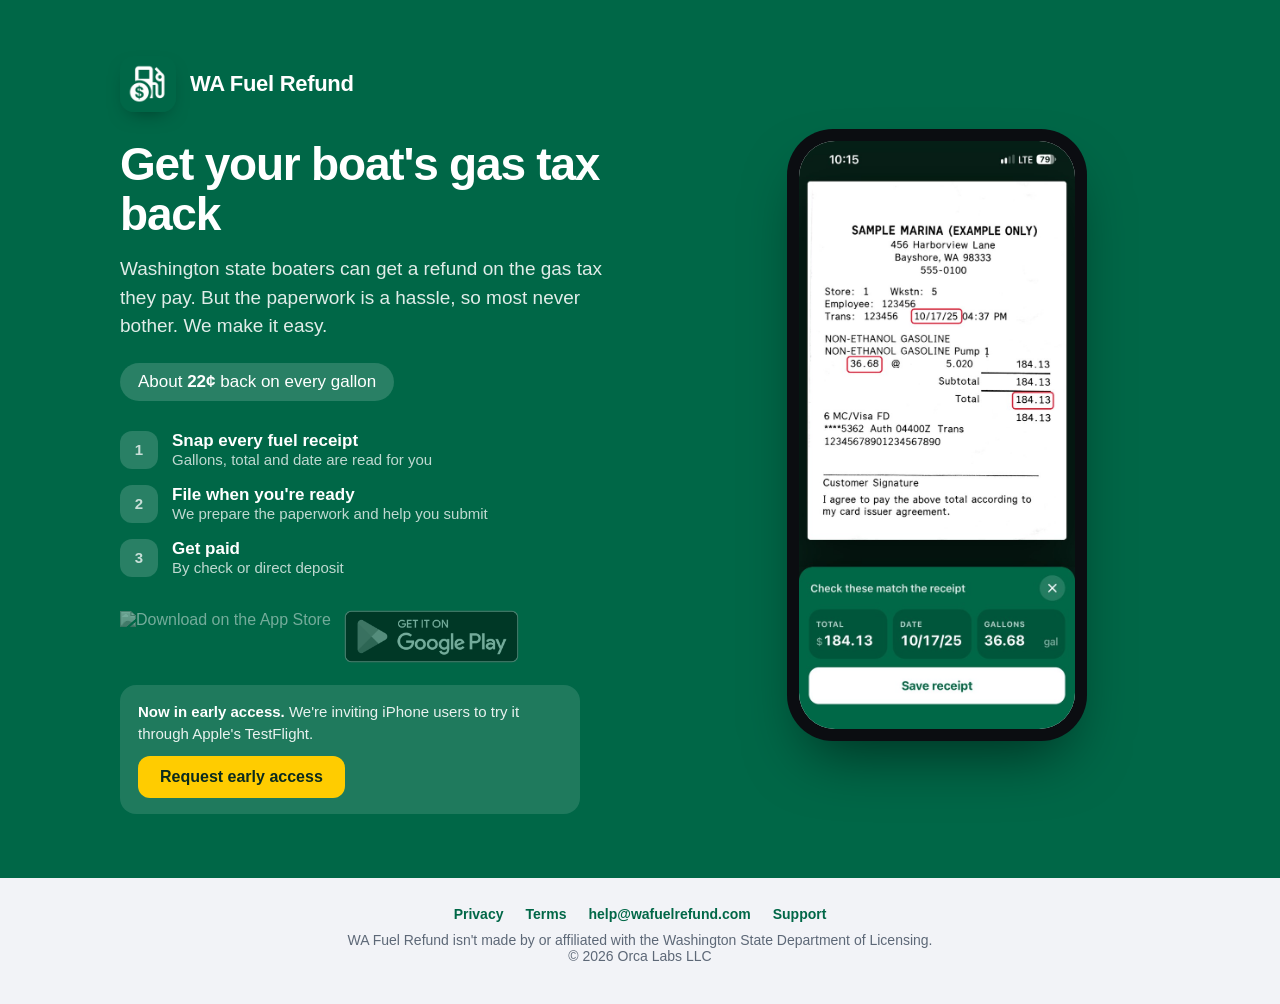
==== index.html @ dae46101 "Deploy from wa-fuel-refund@8860253" ====
<!doctype html>
<html lang="en">
  <head>
    <meta charset="utf-8" />
    <meta name="viewport" content="width=device-width, initial-scale=1" />
    <title>WA Fuel Refund: get your boat's gas tax back</title>
    <meta
      name="description"
      content="Washington boaters can get a refund on the state gas tax they pay. Snap your fuel receipts and WA Fuel Refund prepares the claim and helps you file it with DOL."
    />
    <meta name="theme-color" content="#006747" />
    <link rel="icon" href="favicon.png" />
    <link rel="apple-touch-icon" href="apple-touch-icon.png" />
    <link rel="canonical" href="https://www.wafuelrefund.com/" />
    <meta property="og:type" content="website" />
    <meta property="og:site_name" content="WA Fuel Refund" />
    <meta property="og:url" content="https://www.wafuelrefund.com/" />
    <meta property="og:title" content="Get your boat's gas tax back" />
    <meta property="og:description" content="Washington boaters get about 22¢ back on every gallon. Snap your fuel receipts; we prepare the refund claim and help you file it." />
    <meta property="og:image" content="https://www.wafuelrefund.com/og-image.png" />
    <meta property="og:image:width" content="1200" />
    <meta property="og:image:height" content="630" />
    <meta property="og:image:alt" content="WA Fuel Refund: get your boat's gas tax back" />
    <meta name="twitter:card" content="summary_large_image" />
    <meta name="twitter:title" content="Get your boat's gas tax back" />
    <meta name="twitter:description" content="Washington boaters get about 22¢ back on every gallon. Snap your fuel receipts; we handle the paperwork." />
    <meta name="twitter:image" content="https://www.wafuelrefund.com/og-image.png" />
    <link rel="stylesheet" href="style.css" />
  </head>
  <body>
    <header class="hero">
      <div class="hero-inner">
        <div class="pitch">
          <div class="brand">
            <img src="icon.png" alt="" />
            <b>WA Fuel Refund</b>
          </div>
          <h1>Get your boat's gas tax back</h1>
          <p class="lead">
            Washington state boaters can get a refund on the gas tax they pay. But the paperwork is a hassle, so most never bother. We make it easy.
          </p>
          <p class="rate">About <b>22¢</b> back on every gallon</p>
          <ol class="steps">
            <li>
              <span class="n">1</span>
              <div>
                <b>Snap every fuel receipt</b>
                <span>Gallons, total and date are read for you</span>
              </div>
            </li>
            <li>
              <span class="n">2</span>
              <div>
                <b>File when you're ready</b>
                <span>We prepare the paperwork and help you submit</span>
              </div>
            </li>
            <li>
              <span class="n">3</span>
              <div>
                <b>Get paid</b>
                <span>By check or direct deposit</span>
              </div>
            </li>
          </ol>
          <!-- official badges. Once the app is live, wrap each in its store link:
               App Store:   https://apps.apple.com/app/id6832051105
               Google Play: (not created yet)
               and remove the "Coming soon" line below. -->
          <div class="stores">
            <span class="badge">
              <img class="badge-apple" src="app-store-badge.svg" alt="Download on the App Store" />
            </span>
            <span class="badge">
              <img class="badge-google" src="google-play-badge.png" alt="Get it on Google Play" />
            </span>
          </div>
          <div class="early">
            <p><b>Now in early access.</b> We're inviting iPhone users to try it through Apple's TestFlight.</p>
            <a
              class="early-go"
              href="mailto:help@wafuelrefund.com?subject=WA%20Fuel%20Refund%20early%20access&body=I'd%20like%20to%20try%20WA%20Fuel%20Refund.%0A%0AEmail%20for%20my%20TestFlight%20invite%3A%20%0AiPhone%20model%3A%20"
              >Request early access</a
            >
          </div>
        </div>

        <!-- the app reading a sample receipt -->
        <div class="phone" aria-label="The WA Fuel Refund app">
          <div class="screen">
            <img src="app-screen.jpg" alt="WA Fuel Refund reading a fuel receipt: total, date and gallons are boxed in red and confirmed below" />
          </div>
        </div>
      </div>
    </header>

    <footer>
      <nav>
        <a href="privacy.html">Privacy</a>
        <a href="terms.html">Terms</a>
        <a href="mailto:help@wafuelrefund.com">help@wafuelrefund.com</a>
        <a href="support.html">Support</a>
      </nav>
      WA Fuel Refund isn't made by or affiliated with the Washington State Department of Licensing.<br />© 2026 Orca Labs LLC
    </footer>
  </body>
</html>
---- style.css ----
:root {
  --green: #006747;
  --green-dark: #00523a;
  --yellow: #ffcc00;
  --text: #0e1726;
  --muted: #5d6877;
  --bg: #f2f3f7;
  --card: #ffffff;
  --hair: rgb(14 23 38 / 0.1);
  font-family: -apple-system, BlinkMacSystemFont, 'SF Pro Text', 'Segoe UI', Roboto, Helvetica, Arial, sans-serif;
  color: var(--text);
  -webkit-font-smoothing: antialiased;
}
* {
  box-sizing: border-box;
}
body {
  margin: 0;
  background: var(--bg);
}
a {
  color: var(--green);
}

/* ---------------------------------------------------------------- hero */
.hero {
  color: #fff;
  background: var(--green);
  padding: 56px 20px 64px;
}
.hero-inner {
  max-width: 1040px;
  margin: 0 auto;
  display: grid;
  grid-template-columns: 1.1fr 0.9fr;
  gap: 48px;
  align-items: center;
}
.brand {
  display: flex;
  align-items: center;
  gap: 14px;
  margin-bottom: 28px;
}
.brand img {
  width: 56px;
  height: 56px;
  border-radius: 14px;
  box-shadow: 0 8px 20px -10px rgb(0 0 0 / 0.5);
}
.brand b {
  font-size: 22px;
  font-weight: 800;
  letter-spacing: -0.3px;
}
h1 {
  margin: 0 0 16px;
  font-size: 46px;
  line-height: 1.08;
  font-weight: 800;
  letter-spacing: -1.2px;
}
.lead {
  margin: 0 0 22px;
  max-width: 520px;
  font-size: 19px;
  line-height: 1.5;
  color: rgb(255 255 255 / 0.88);
}
.rate {
  display: inline-block;
  margin: 0 0 30px;
  padding: 9px 18px;
  border-radius: 22px;
  font-size: 17px;
  background: rgb(255 255 255 / 0.16);
}
.rate b {
  font-weight: 800;
}
.steps {
  list-style: none;
  margin: 0 0 34px;
  padding: 0;
  display: grid;
  gap: 16px;
}
.steps li {
  display: flex;
  gap: 14px;
  align-items: center;
}
.steps .n {
  flex-shrink: 0;
  width: 38px;
  height: 38px;
  border-radius: 12px;
  display: grid;
  place-items: center;
  font-weight: 800;
  background: rgb(255 255 255 / 0.16);
}
.steps b {
  display: block;
  font-size: 17px;
}
.steps span {
  font-size: 15px;
  color: rgb(255 255 255 / 0.75);
}
.stores {
  display: flex;
  flex-wrap: wrap;
  align-items: center;
  gap: 14px;
}
/* not live yet: muted until the store listings exist */
.badge {
  display: inline-flex;
  filter: grayscale(1);
  opacity: 0.45;
}
/* Apple's badge: 120x40 artboard. Google's PNG has a transparent margin (41px of
   250px on each side), so it's drawn larger and pulled in to match Apple's height. */
.badge-apple {
  height: 52px;
  width: auto;
}
.badge-google {
  height: 77px;
  width: auto;
  margin: -12.8px;
}
.early {
  margin-top: 22px;
  padding: 16px 18px;
  max-width: 460px;
  border-radius: 16px;
  background: rgb(255 255 255 / 0.12);
}
.early p {
  margin: 0 0 12px;
  font-size: 15px;
  line-height: 1.45;
  color: rgb(255 255 255 / 0.9);
}
.early b {
  color: #fff;
}
.early-go {
  display: inline-block;
  padding: 12px 22px;
  border-radius: 12px;
  font-size: 16px;
  font-weight: 750;
  text-decoration: none;
  color: #0b2a1d;
  background: var(--yellow);
}
.early-go:hover {
  filter: brightness(1.05);
}

/* ---------------------------------------------------------------- sample app screen */
.phone {
  justify-self: center;
  width: 300px;
  height: 612px;
  padding: 12px;
  border-radius: 46px;
  background: #0b0d11;
  box-shadow: 0 30px 60px -20px rgb(0 0 0 / 0.55);
}
.screen img {
  display: block;
  width: 100%;
  height: 100%;
  object-fit: cover;
  object-position: top;
}
.screen {
  height: 100%;
  border-radius: 36px;
  overflow: hidden;
  background: var(--bg);
  color: var(--text);
  font-size: 13px;
}
.s-bar {
  padding: 34px 16px 12px;
  color: #fff;
  background: var(--green);
  font-weight: 700;
  font-size: 16px;
  display: flex;
  gap: 12px;
  align-items: center;
}
.s-bar i {
  width: 16px;
  height: 11px;
  border-top: 2px solid #fff;
  border-bottom: 2px solid #fff;
  position: relative;
}
.s-bar i::after {
  content: '';
  position: absolute;
  left: 0;
  right: 0;
  top: 2.5px;
  border-top: 2px solid #fff;
}
.s-body {
  padding: 12px;
}
.s-hero {
  padding: 14px;
  border-radius: 16px;
  color: #fff;
  background: var(--green);
}
.s-hero small {
  font-size: 9px;
  font-weight: 700;
  letter-spacing: 0.5px;
  opacity: 0.8;
}
.s-hero .amt {
  display: block;
  margin: 2px 0;
  font-size: 30px;
  font-weight: 800;
  letter-spacing: -0.8px;
}
.s-hero p {
  margin: 0 0 10px;
  font-size: 11px;
  opacity: 0.9;
}
.s-go {
  padding: 10px;
  border-radius: 10px;
  text-align: center;
  font-weight: 750;
  color: #0b2a1d;
  background: var(--yellow);
}
.s-title {
  margin: 14px 4px 6px;
  font-size: 9px;
  font-weight: 700;
  letter-spacing: 0.5px;
  color: var(--muted);
}
.s-list {
  border-radius: 14px;
  background: var(--card);
}
.s-row {
  display: flex;
  align-items: center;
  gap: 10px;
  padding: 9px 12px;
}
.s-row + .s-row {
  border-top: 1px solid var(--hair);
}
.s-row .thumb {
  width: 26px;
  height: 34px;
  border-radius: 4px;
  background: repeating-linear-gradient(#fff 0 3px, #d9dde3 3px 4px);
  box-shadow: 0 0 0 1px var(--hair);
}
.s-row div {
  flex: 1;
}
.s-row b {
  display: block;
  font-size: 12px;
}
.s-row span {
  font-size: 11px;
  color: var(--muted);
}
.s-row em {
  font-style: normal;
  font-weight: 700;
}
.s-claimed {
  margin-top: 8px;
  padding: 10px 12px;
  border-radius: 14px;
  display: flex;
  justify-content: space-between;
  background: var(--card);
}
.s-claimed span {
  font-size: 11px;
  color: #138a52;
  font-weight: 600;
}
.s-claimed em {
  font-style: normal;
  color: var(--muted);
  font-weight: 600;
}

/* ---------------------------------------------------------------- footer + text pages */
footer {
  padding: 28px 20px 40px;
  text-align: center;
  font-size: 14px;
  color: var(--muted);
}
footer nav {
  display: flex;
  justify-content: center;
  flex-wrap: wrap;
  gap: 8px 22px;
  margin-bottom: 10px;
}
footer a {
  text-decoration: none;
  font-weight: 600;
}
.doc-head {
  color: #fff;
  background: var(--green);
  padding: 22px 20px;
}
.doc-head a {
  color: #fff;
  text-decoration: none;
  display: inline-flex;
  align-items: center;
  gap: 10px;
  font-weight: 800;
  font-size: 18px;
}
.doc-head img {
  width: 36px;
  height: 36px;
  border-radius: 9px;
}
.doc {
  max-width: 720px;
  margin: 28px auto;
  padding: 28px 28px 12px;
  border-radius: 18px;
  background: var(--card);
  line-height: 1.6;
}
.doc h1 {
  font-size: 32px;
  letter-spacing: -0.6px;
}
.doc h2 {
  margin: 26px 0 8px;
  font-size: 19px;
}
.doc h3 {
  margin: 20px 0 4px;
  font-size: 17px;
}
.doc p,
.doc li {
  font-size: 16px;
}
.doc .date {
  color: var(--muted);
  font-size: 14px;
}

@media (max-width: 820px) {
  .hero {
    padding: 36px 18px 48px;
  }
  .hero-inner {
    grid-template-columns: 1fr;
    gap: 40px;
  }
  h1 {
    font-size: 36px;
  }
  /* one centered column, so the text lines up with the phone below it */
  .pitch {
    text-align: center;
  }
  .brand,
  .stores {
    justify-content: center;
  }
  .lead,
  .early {
    margin-left: auto;
    margin-right: auto;
  }
  .steps {
    width: fit-content;
    max-width: 320px;
    margin-left: auto;
    margin-right: auto;
    text-align: left;
  }
  .doc {
    margin: 0;
    border-radius: 0;
    padding: 24px 18px 8px;
  }
}
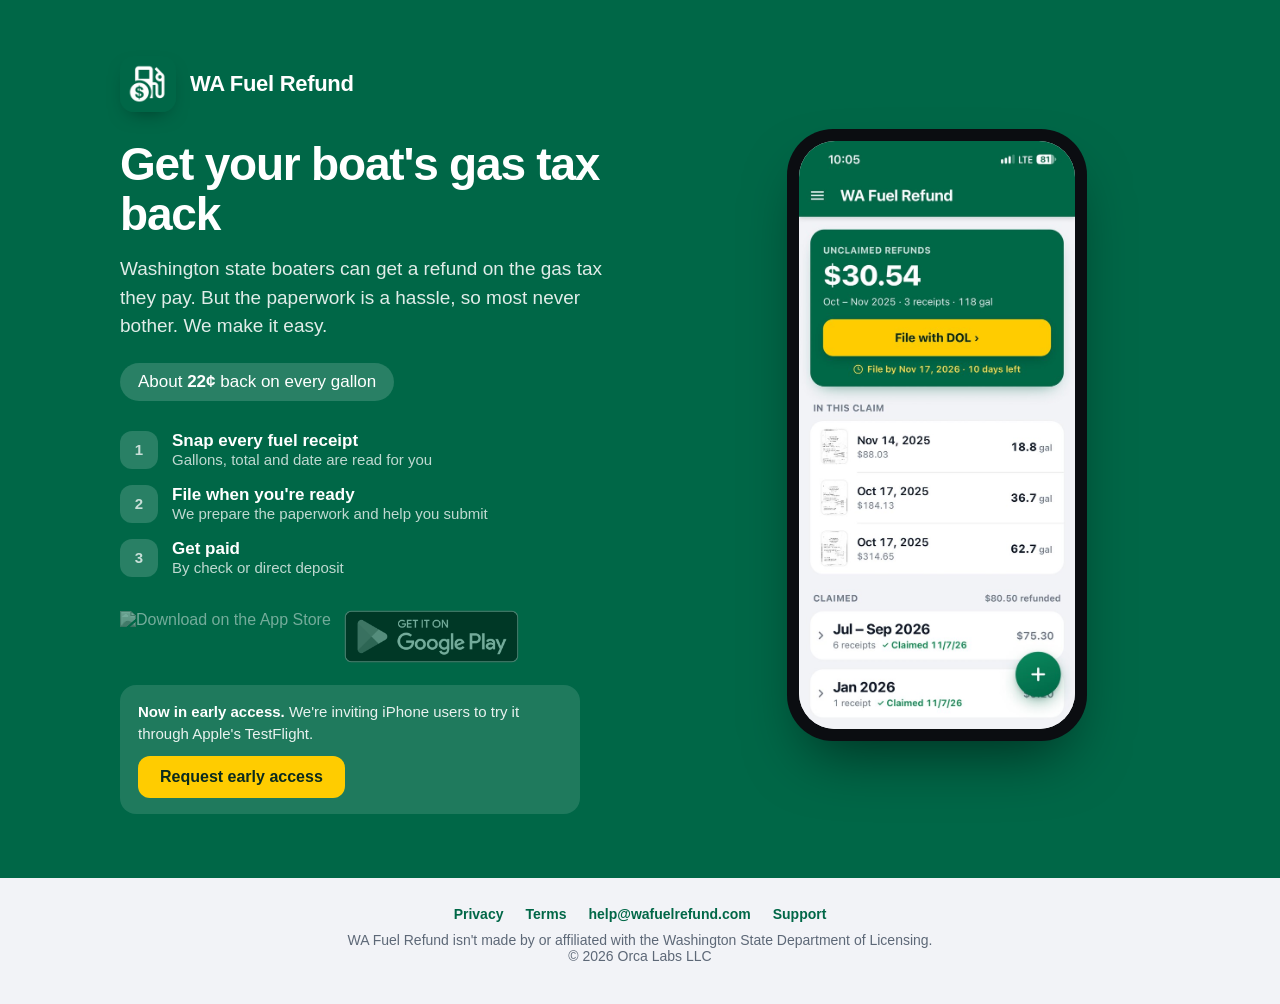
==== commit 0c1ef5bd: "Deploy from wa-fuel-refund@6e4303b" ====
--- a/index.html
+++ b/index.html
@@ -16,7 +16,7 @@
     <meta property="og:site_name" content="WA Fuel Refund" />
     <meta property="og:url" content="https://www.wafuelrefund.com/" />
     <meta property="og:title" content="Get your boat's gas tax back" />
-    <meta property="og:description" content="Washington boaters get about 22¢ back on every gallon. Snap your fuel receipts; we prepare the refund claim and help you file it." />
+    <meta property="og:description" content="Snap your fuel receipts. We handle the paperwork." />
     <meta property="og:image" content="https://www.wafuelrefund.com/og-image.png" />
     <meta property="og:image:width" content="1200" />
     <meta property="og:image:height" content="630" />
@@ -26,6 +26,7 @@
     <meta name="twitter:description" content="Washington boaters get about 22¢ back on every gallon. Snap your fuel receipts; we handle the paperwork." />
     <meta name="twitter:image" content="https://www.wafuelrefund.com/og-image.png" />
     <link rel="stylesheet" href="style.css" />
+    <script src="/analytics.js" defer></script>
   </head>
   <body>
     <header class="hero">
@@ -96,10 +97,10 @@
 
     <footer>
       <nav>
-        <a href="privacy.html">Privacy</a>
-        <a href="terms.html">Terms</a>
+        <a href="privacy">Privacy</a>
+        <a href="terms">Terms</a>
         <a href="mailto:help@wafuelrefund.com">help@wafuelrefund.com</a>
-        <a href="support.html">Support</a>
+        <a href="support">Support</a>
       </nav>
       WA Fuel Refund isn't made by or affiliated with the Washington State Department of Licensing.<br />© 2026 Orca Labs LLC
     </footer>
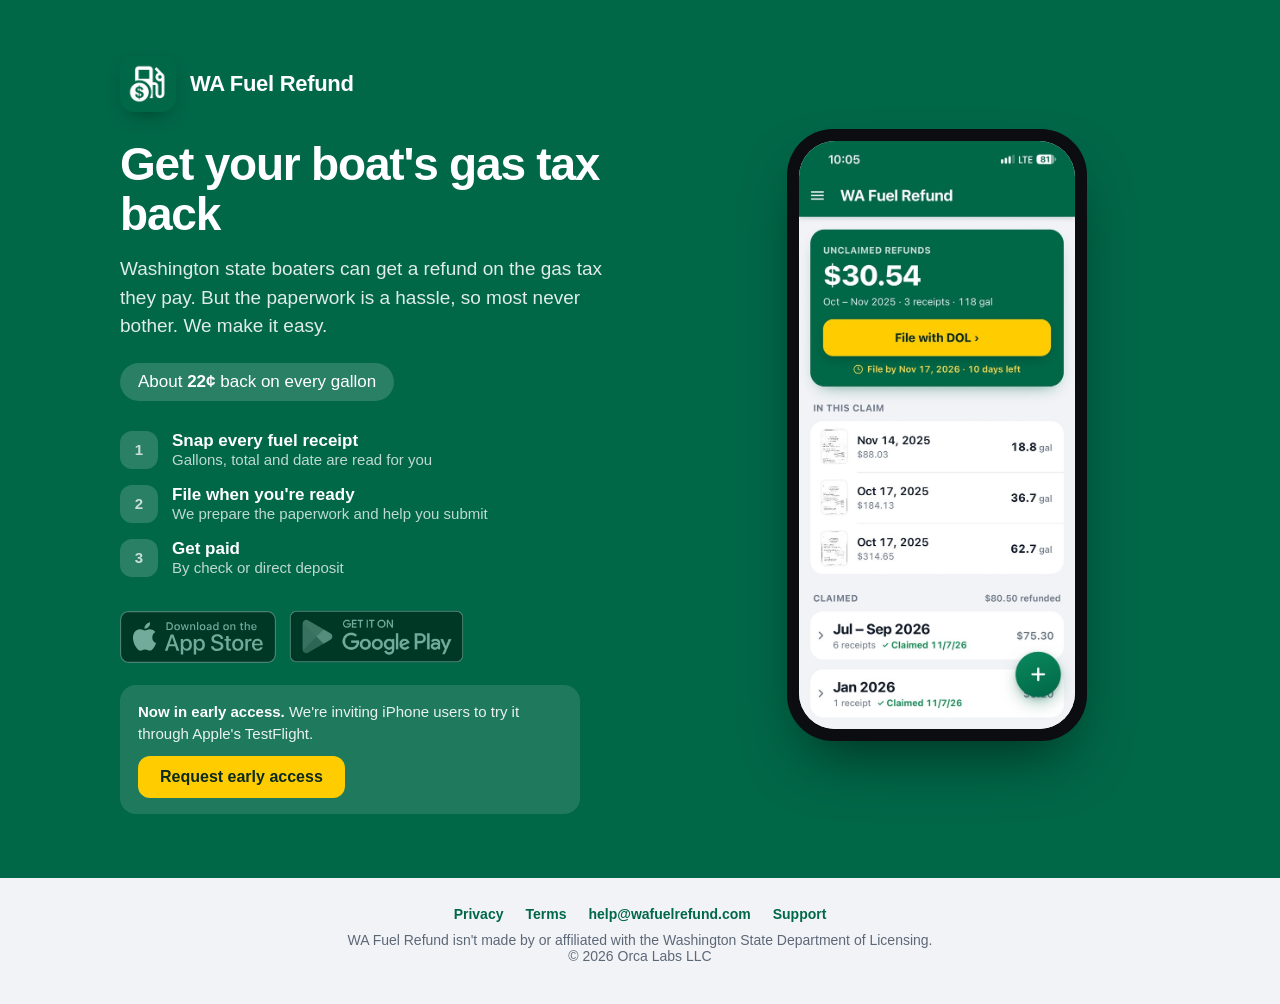
==== commit cbc68af1: "Deploy from wa-fuel-refund@0428c2e" ====
--- a/index.html
+++ b/index.html
@@ -1,39 +1,34 @@
-<!doctype html>
-<html lang="en">
-  <head>
-    <meta charset="utf-8" />
-    <meta name="viewport" content="width=device-width, initial-scale=1" />
+<!DOCTYPE html><html lang="en"><head>
+    <meta charset="utf-8">
+    <meta name="viewport" content="width=device-width, initial-scale=1">
     <title>WA Fuel Refund: get your boat's gas tax back</title>
-    <meta
-      name="description"
-      content="Washington boaters can get a refund on the state gas tax they pay. Snap your fuel receipts and WA Fuel Refund prepares the claim and helps you file it with DOL."
-    />
-    <meta name="theme-color" content="#006747" />
-    <link rel="icon" href="favicon.png" />
-    <link rel="apple-touch-icon" href="apple-touch-icon.png" />
-    <link rel="canonical" href="https://www.wafuelrefund.com/" />
-    <meta property="og:type" content="website" />
-    <meta property="og:site_name" content="WA Fuel Refund" />
-    <meta property="og:url" content="https://www.wafuelrefund.com/" />
-    <meta property="og:title" content="Get your boat's gas tax back" />
-    <meta property="og:description" content="Snap your fuel receipts. We handle the paperwork." />
-    <meta property="og:image" content="https://www.wafuelrefund.com/og-image.png" />
-    <meta property="og:image:width" content="1200" />
-    <meta property="og:image:height" content="630" />
-    <meta property="og:image:alt" content="WA Fuel Refund: get your boat's gas tax back" />
-    <meta name="twitter:card" content="summary_large_image" />
-    <meta name="twitter:title" content="Get your boat's gas tax back" />
-    <meta name="twitter:description" content="Washington boaters get about 22¢ back on every gallon. Snap your fuel receipts; we handle the paperwork." />
-    <meta name="twitter:image" content="https://www.wafuelrefund.com/og-image.png" />
-    <link rel="stylesheet" href="style.css" />
-    <script src="/analytics.js" defer></script>
+    <meta name="description" content="Washington boaters can get a refund on the state gas tax they pay. Snap your fuel receipts and WA Fuel Refund prepares the claim and helps you file it with DOL.">
+    <meta name="theme-color" content="#006747">
+    <link rel="icon" href="favicon.png">
+    <link rel="apple-touch-icon" href="apple-touch-icon.png">
+    <link rel="canonical" href="https://www.wafuelrefund.com/">
+    <meta property="og:type" content="website">
+    <meta property="og:site_name" content="WA Fuel Refund">
+    <meta property="og:url" content="https://www.wafuelrefund.com/">
+    <meta property="og:title" content="Get your boat's gas tax back">
+    <meta property="og:description" content="Snap your fuel receipts. We handle the paperwork.">
+    <meta property="og:image" content="https://www.wafuelrefund.com/og-image.png">
+    <meta property="og:image:width" content="1200">
+    <meta property="og:image:height" content="630">
+    <meta property="og:image:alt" content="WA Fuel Refund: get your boat's gas tax back">
+    <meta name="twitter:card" content="summary_large_image">
+    <meta name="twitter:title" content="Get your boat's gas tax back">
+    <meta name="twitter:description" content="Washington boaters get about 22¢ back on every gallon. Snap your fuel receipts; we handle the paperwork.">
+    <meta name="twitter:image" content="https://www.wafuelrefund.com/og-image.png">
+    <link rel="stylesheet" href="style.css">
+    <script src="/analytics.js" defer=""></script>
   </head>
   <body>
     <header class="hero">
       <div class="hero-inner">
         <div class="pitch">
           <div class="brand">
-            <img src="icon.png" alt="" />
+            <img src="icon.png" alt="">
             <b>WA Fuel Refund</b>
           </div>
           <h1>Get your boat's gas tax back</h1>
@@ -64,32 +59,25 @@
               </div>
             </li>
           </ol>
-          <!-- official badges. Once the app is live, wrap each in its store link:
-               App Store:   https://apps.apple.com/app/id6832051105
-               Google Play: (not created yet)
-               and remove the "Coming soon" line below. -->
+          
           <div class="stores">
             <span class="badge">
-              <img class="badge-apple" src="app-store-badge.svg" alt="Download on the App Store" />
+              <img class="badge-apple" src="app-store-badge.svg" alt="Download on the App Store">
             </span>
             <span class="badge">
-              <img class="badge-google" src="google-play-badge.png" alt="Get it on Google Play" />
+              <img class="badge-google" src="google-play-badge.png" alt="Get it on Google Play">
             </span>
           </div>
           <div class="early">
             <p><b>Now in early access.</b> We're inviting iPhone users to try it through Apple's TestFlight.</p>
-            <a
-              class="early-go"
-              href="mailto:help@wafuelrefund.com?subject=WA%20Fuel%20Refund%20early%20access&body=I'd%20like%20to%20try%20WA%20Fuel%20Refund.%0A%0AEmail%20for%20my%20TestFlight%20invite%3A%20%0AiPhone%20model%3A%20"
-              >Request early access</a
-            >
+            <a class="early-go" href="mailto:help@wafuelrefund.com?subject=WA%20Fuel%20Refund%20early%20access&amp;body=I'd%20like%20to%20try%20WA%20Fuel%20Refund.%0A%0AEmail%20for%20my%20TestFlight%20invite%3A%20%0AiPhone%20model%3A%20">Request early access</a>
           </div>
         </div>
 
-        <!-- the app reading a sample receipt -->
+        
         <div class="phone" aria-label="The WA Fuel Refund app">
           <div class="screen">
-            <img src="app-screen.jpg" alt="WA Fuel Refund reading a fuel receipt: total, date and gallons are boxed in red and confirmed below" />
+            <img src="app-screen.jpg" alt="WA Fuel Refund reading a fuel receipt: total, date and gallons are boxed in red and confirmed below">
           </div>
         </div>
       </div>
@@ -102,7 +90,8 @@
         <a href="mailto:help@wafuelrefund.com">help@wafuelrefund.com</a>
         <a href="support">Support</a>
       </nav>
-      WA Fuel Refund isn't made by or affiliated with the Washington State Department of Licensing.<br />© 2026 Orca Labs LLC
+      WA Fuel Refund isn't made by or affiliated with the Washington State Department of Licensing.<br>© 2026 Orca Labs LLC
     </footer>
-  </body>
-</html>
+  
+
+</body></html>
--- a/style.css
+++ b/style.css
@@ -21,8 +21,6 @@
 a {
   color: var(--green);
 }
-
-/* ---------------------------------------------------------------- hero */
 .hero {
   color: #fff;
   background: var(--green);
@@ -114,14 +112,11 @@
   align-items: center;
   gap: 14px;
 }
-/* not live yet: muted until the store listings exist */
 .badge {
   display: inline-flex;
   filter: grayscale(1);
   opacity: 0.45;
 }
-/* Apple's badge: 120x40 artboard. Google's PNG has a transparent margin (41px of
-   250px on each side), so it's drawn larger and pulled in to match Apple's height. */
 .badge-apple {
   height: 52px;
   width: auto;
@@ -160,8 +155,6 @@
 .early-go:hover {
   filter: brightness(1.05);
 }
-
-/* ---------------------------------------------------------------- sample app screen */
 .phone {
   justify-self: center;
   width: 300px;
@@ -306,8 +299,6 @@
   color: var(--muted);
   font-weight: 600;
 }
-
-/* ---------------------------------------------------------------- footer + text pages */
 footer {
   padding: 28px 20px 40px;
   text-align: center;
@@ -384,7 +375,6 @@
   h1 {
     font-size: 36px;
   }
-  /* one centered column, so the text lines up with the phone below it */
   .pitch {
     text-align: center;
   }
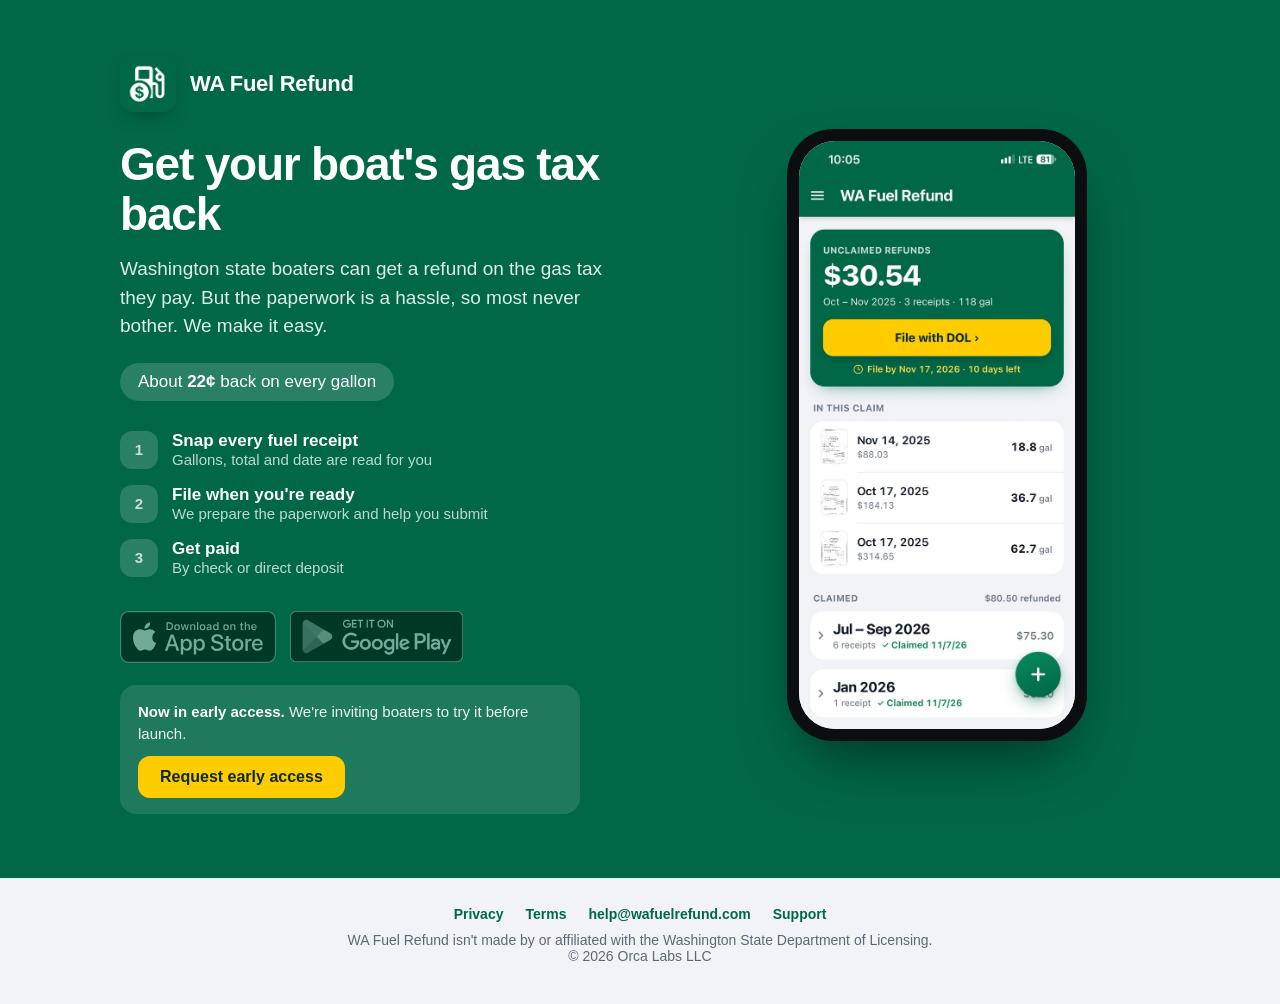
==== commit 8882d790: "Deploy from wa-fuel-refund@456c419" ====
--- a/index.html
+++ b/index.html
@@ -69,8 +69,9 @@
             </span>
           </div>
           <div class="early">
-            <p><b>Now in early access.</b> We're inviting iPhone users to try it through Apple's TestFlight.</p>
-            <a class="early-go" href="mailto:help@wafuelrefund.com?subject=WA%20Fuel%20Refund%20early%20access&amp;body=I'd%20like%20to%20try%20WA%20Fuel%20Refund.%0A%0AEmail%20for%20my%20TestFlight%20invite%3A%20%0AiPhone%20model%3A%20">Request early access</a>
+            <p><b>Now in early access.</b> We're inviting boaters to try it before launch.</p>
+            
+            <a class="early-go" href="mailto:help@wafuelrefund.com?subject=WA%20Fuel%20Refund%20early%20access">Request early access</a>
           </div>
         </div>
 
@@ -83,6 +84,31 @@
       </div>
     </header>
 
+    
+    <dialog class="early-dialog" aria-labelledby="early-title">
+      <button type="button" class="early-close" aria-label="Close">×</button>
+      <form class="early-form">
+        <h2 id="early-title">Request early access</h2>
+        <p class="early-intro">We'll email you an invite to try WA Fuel Refund before it launches.</p>
+        <label class="field">
+          <span>Email</span>
+          <input type="email" name="email" required="" maxlength="254" autocomplete="email" placeholder="you@example.com">
+        </label>
+        <fieldset class="choice">
+          <legend>Your phone</legend>
+          <label><input type="radio" name="platform" value="ios" required=""><span>iPhone</span></label>
+          <label><input type="radio" name="platform" value="android"><span>Android</span></label>
+        </fieldset>
+        <fieldset class="choice">
+          <legend>Your boat runs on</legend>
+          <label><input type="radio" name="fuel" value="gas" required=""><span>Gas</span></label>
+          <label><input type="radio" name="fuel" value="diesel"><span>Diesel</span></label>
+        </fieldset>
+        <button class="early-send" type="submit">Send request</button>
+        <p class="early-msg" role="status" aria-live="polite"></p>
+      </form>
+    </dialog>
+
     <footer>
       <nav>
         <a href="privacy">Privacy</a>
@@ -92,6 +118,7 @@
       </nav>
       WA Fuel Refund isn't made by or affiliated with the Washington State Department of Licensing.<br>© 2026 Orca Labs LLC
     </footer>
+    <script>(function(){var dialog=document.querySelector(".early-dialog");var form=document.querySelector(".early-form");if(!dialog||!form||typeof dialog.showModal!=="function")return;document.querySelector(".early .early-go").addEventListener("click",function(e){e.preventDefault();dialog.showModal();if(window.gtag)window.gtag("event","early_access_open")});dialog.querySelector(".early-close").addEventListener("click",function(){dialog.close()});var pressedBackdrop=false;function onBackdrop(e){var r=dialog.getBoundingClientRect();return e.target===dialog&&(e.clientX<r.left||e.clientX>r.right||e.clientY<r.top||e.clientY>r.bottom)}dialog.addEventListener("pointerdown",function(e){pressedBackdrop=onBackdrop(e)});dialog.addEventListener("click",function(e){if(pressedBackdrop&&onBackdrop(e))dialog.close();pressedBackdrop=false});var msg=form.querySelector(".early-msg");var button=form.querySelector(".early-send");var docs="projects/wafuelrefund/databases/(default)/documents";var url="https://firestore.googleapis.com/v1/"+docs+":commit?key=AIzaSyA59tdKZ4b-uUF6xZ7puz_tm0-8NNoIjqY";function newId(){if(window.crypto&&crypto.randomUUID)return crypto.randomUUID();return"xxxxxxxx-xxxx-4xxx-8xxx-xxxxxxxxxxxx".replace(/x/g,function(){return(Math.random()*16|0).toString(16)})}form.addEventListener("submit",function(e){e.preventDefault();var data=new FormData(form);var platform=String(data.get("platform"));var fuel=String(data.get("fuel"));button.disabled=true;button.textContent="Sending…";msg.textContent="";fetch(url,{method:"POST",headers:{"Content-Type":"application/json"},body:JSON.stringify({writes:[{update:{name:docs+"/earlyAccess/"+newId(),fields:{email:{stringValue:String(data.get("email")).trim().toLowerCase()},platform:{stringValue:platform},fuel:{stringValue:fuel}}},updateTransforms:[{fieldPath:"receivedAt",setToServerValue:"REQUEST_TIME"}],currentDocument:{exists:false}}]})}).then(function(r){if(!r.ok)throw new Error("HTTP "+r.status)}).then(function(){if(window.gtag)window.gtag("event","early_access_request",{platform:platform,fuel:fuel});form.innerHTML='<h2 id="early-title">Thanks!</h2><p class="early-intro">We’ll email you an invite soon.</p>'+'<button type="button" class="early-send">Done</button>';form.querySelector(".early-send").addEventListener("click",function(){dialog.close()})}).catch(function(){button.disabled=false;button.textContent="Send request";msg.innerHTML='That didn’t go through. Please try again, or email <a href="mailto:help@wafuelrefund.com">help@wafuelrefund.com</a>.'})})})();</script>
   
 
 </body></html>
--- a/style.css
+++ b/style.css
@@ -142,6 +142,159 @@
 .early b {
   color: #fff;
 }
+.early-dialog {
+  width: min(420px, calc(100% - 32px));
+  max-height: calc(100% - 32px);
+  padding: 0;
+  border: 0;
+  border-radius: 20px;
+  color: var(--text);
+  background: var(--card);
+  box-shadow: 0 24px 60px -20px rgb(0 0 0 / 0.5);
+}
+.early-dialog::backdrop {
+  background: rgb(14 23 38 / 0.55);
+}
+.early-close {
+  position: absolute;
+  top: 12px;
+  right: 12px;
+  width: 34px;
+  height: 34px;
+  border: 0;
+  border-radius: 17px;
+  font-size: 22px;
+  line-height: 1;
+  color: var(--muted);
+  background: var(--bg);
+  cursor: pointer;
+}
+.early-form {
+  display: grid;
+  gap: 16px;
+  padding: 26px 24px 24px;
+}
+.early-form h2 {
+  margin: 0 40px 0 0;
+  font-size: 22px;
+  font-weight: 800;
+  letter-spacing: -0.3px;
+}
+.early-intro {
+  margin: -8px 0 0;
+  font-size: 15px;
+  line-height: 1.45;
+  color: var(--muted);
+}
+.early-form .field span,
+.early-form legend {
+  display: block;
+  margin-bottom: 6px;
+  padding: 0;
+  font-size: 14px;
+  font-weight: 650;
+}
+.early-form input[type='email'] {
+  width: 100%;
+  padding: 12px;
+  border: 1px solid rgb(14 23 38 / 0.2);
+  border-radius: 10px;
+  font: inherit;
+  font-size: 16px;
+  color: var(--text);
+  background: #fff;
+}
+.early-form input[type='email']:focus {
+  outline: 2px solid var(--green);
+  outline-offset: 1px;
+}
+.choice {
+  margin: 0;
+  padding: 0;
+  border: 0;
+  min-width: 0;
+  display: grid;
+  grid-template-columns: 1fr 1fr;
+  gap: 8px;
+}
+.choice legend {
+  grid-column: 1 / -1;
+}
+.choice label {
+  position: relative;
+  display: block;
+}
+.choice input {
+  position: absolute;
+  inset: 0;
+  opacity: 0;
+  margin: 0;
+}
+.choice label span {
+  display: block;
+  padding: 11px 12px;
+  border: 1px solid rgb(14 23 38 / 0.2);
+  border-radius: 10px;
+  text-align: center;
+  font-size: 15px;
+  font-weight: 650;
+  cursor: pointer;
+}
+.choice input:checked + span {
+  border-color: var(--green);
+  color: #fff;
+  background: var(--green);
+}
+.choice input:focus-visible + span {
+  outline: 2px solid var(--green);
+  outline-offset: 2px;
+}
+.early-send {
+  margin-top: 4px;
+  padding: 14px;
+  border: 0;
+  border-radius: 12px;
+  font: inherit;
+  font-size: 16px;
+  font-weight: 750;
+  color: #fff;
+  background: var(--green);
+  cursor: pointer;
+}
+.early-send:hover {
+  background: var(--green-dark);
+}
+.early-send:disabled {
+  opacity: 0.7;
+  cursor: default;
+}
+.early-msg {
+  margin: 0;
+  font-size: 14px;
+  color: #b42318;
+}
+.early-msg:empty {
+  display: none;
+}
+@media (max-width: 560px) {
+  .early-dialog {
+    width: 100%;
+    max-width: none;
+    margin: auto 0 0;
+    border-radius: 20px 20px 0 0;
+  }
+  .early-dialog[open] {
+    animation: early-up 0.22s ease-out;
+  }
+  .early-form {
+    padding-bottom: max(24px, env(safe-area-inset-bottom));
+  }
+}
+@keyframes early-up {
+  from {
+    transform: translateY(100%);
+  }
+}
 .early-go {
   display: inline-block;
   padding: 12px 22px;
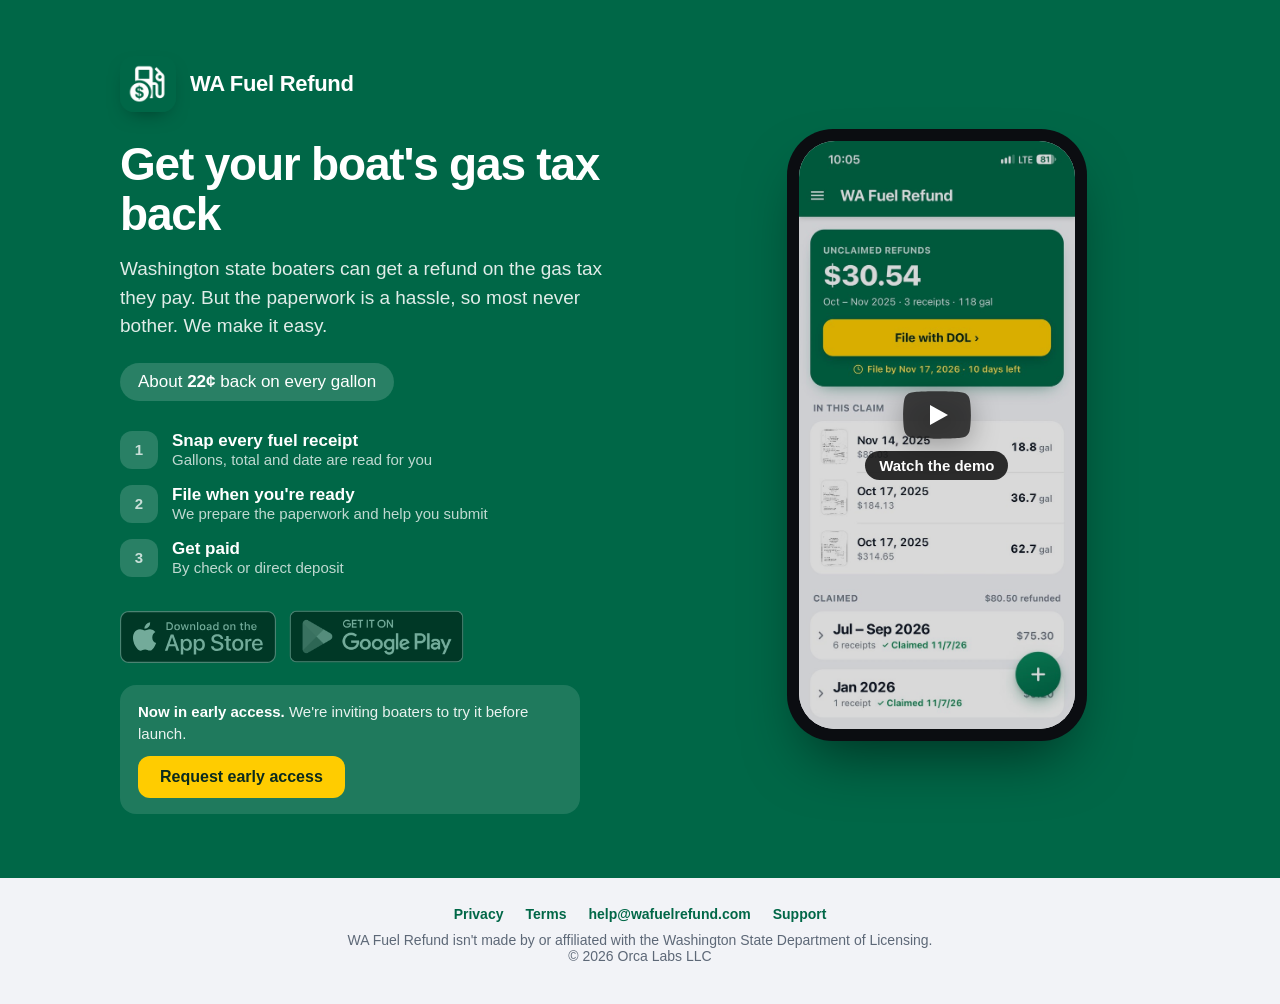
==== commit 763f18be: "Deploy from wa-fuel-refund@e0ec5b4" ====
--- a/index.html
+++ b/index.html
@@ -79,6 +79,15 @@
         <div class="phone" aria-label="The WA Fuel Refund app">
           <div class="screen">
             <img src="app-screen.jpg" alt="WA Fuel Refund reading a fuel receipt: total, date and gallons are boxed in red and confirmed below">
+            <button type="button" class="demo-play" data-video="2gySY_1MMSQ" aria-label="Play the demo video">
+              <span class="demo-icon" aria-hidden="true">
+                <svg viewBox="0 0 68 48" width="68" height="48">
+                  <path class="demo-bg" d="M66.5 7.7a8.6 8.6 0 0 0-6-6C55.2.3 34 .3 34 .3s-21.2 0-26.5 1.4a8.6 8.6 0 0 0-6 6C.1 13 .1 24 .1 24s0 11 1.4 16.3a8.6 8.6 0 0 0 6 6C12.8 47.7 34 47.7 34 47.7s21.2 0 26.5-1.4a8.6 8.6 0 0 0 6-6C67.9 35 67.9 24 67.9 24s0-11-1.4-16.3"></path>
+                  <path d="M45 24 27 14v20" fill="#fff"></path>
+                </svg>
+              </span>
+              <span class="demo-label">Watch the demo</span>
+            </button>
           </div>
         </div>
       </div>
@@ -118,6 +127,7 @@
       </nav>
       WA Fuel Refund isn't made by or affiliated with the Washington State Department of Licensing.<br>© 2026 Orca Labs LLC
     </footer>
+    <script>(function(){var play=document.querySelector(".demo-play");if(!play)return;play.addEventListener("click",function(){var frame=document.createElement("iframe");frame.src="https://www.youtube-nocookie.com/embed/"+play.dataset.video+"?autoplay=1&playsinline=1&rel=0";frame.title="WA Fuel Refund demo";frame.allow="autoplay; encrypted-media; picture-in-picture; fullscreen";frame.allowFullscreen=true;frame.className="demo-frame";play.parentNode.replaceChildren(frame);if(window.gtag)window.gtag("event","demo_play")})})();</script>
     <script>(function(){var dialog=document.querySelector(".early-dialog");var form=document.querySelector(".early-form");if(!dialog||!form||typeof dialog.showModal!=="function")return;document.querySelector(".early .early-go").addEventListener("click",function(e){e.preventDefault();dialog.showModal();if(window.gtag)window.gtag("event","early_access_open")});dialog.querySelector(".early-close").addEventListener("click",function(){dialog.close()});var pressedBackdrop=false;function onBackdrop(e){var r=dialog.getBoundingClientRect();return e.target===dialog&&(e.clientX<r.left||e.clientX>r.right||e.clientY<r.top||e.clientY>r.bottom)}dialog.addEventListener("pointerdown",function(e){pressedBackdrop=onBackdrop(e)});dialog.addEventListener("click",function(e){if(pressedBackdrop&&onBackdrop(e))dialog.close();pressedBackdrop=false});var msg=form.querySelector(".early-msg");var button=form.querySelector(".early-send");var docs="projects/wafuelrefund/databases/(default)/documents";var url="https://firestore.googleapis.com/v1/"+docs+":commit?key=AIzaSyA59tdKZ4b-uUF6xZ7puz_tm0-8NNoIjqY";function newId(){if(window.crypto&&crypto.randomUUID)return crypto.randomUUID();return"xxxxxxxx-xxxx-4xxx-8xxx-xxxxxxxxxxxx".replace(/x/g,function(){return(Math.random()*16|0).toString(16)})}form.addEventListener("submit",function(e){e.preventDefault();var data=new FormData(form);var platform=String(data.get("platform"));var fuel=String(data.get("fuel"));button.disabled=true;button.textContent="Sending…";msg.textContent="";fetch(url,{method:"POST",headers:{"Content-Type":"application/json"},body:JSON.stringify({writes:[{update:{name:docs+"/earlyAccess/"+newId(),fields:{email:{stringValue:String(data.get("email")).trim().toLowerCase()},platform:{stringValue:platform},fuel:{stringValue:fuel}}},updateTransforms:[{fieldPath:"receivedAt",setToServerValue:"REQUEST_TIME"}],currentDocument:{exists:false}}]})}).then(function(r){if(!r.ok)throw new Error("HTTP "+r.status)}).then(function(){if(window.gtag)window.gtag("event","early_access_request",{platform:platform,fuel:fuel});form.innerHTML='<h2 id="early-title">Thanks!</h2><p class="early-intro">We’ll email you an invite soon.</p>'+'<button type="button" class="early-send">Done</button>';form.querySelector(".early-send").addEventListener("click",function(){dialog.close()})}).catch(function(){button.disabled=false;button.textContent="Send request";msg.innerHTML='That didn’t go through. Please try again, or email <a href="mailto:help@wafuelrefund.com">help@wafuelrefund.com</a>.'})})})();</script>
   
 
--- a/style.css
+++ b/style.css
@@ -324,7 +324,57 @@
   object-fit: cover;
   object-position: top;
 }
+.demo-play {
+  position: absolute;
+  inset: 0;
+  display: flex;
+  flex-direction: column;
+  align-items: center;
+  justify-content: center;
+  gap: 12px;
+  border: 0;
+  padding: 0;
+  cursor: pointer;
+  font: inherit;
+  background: rgb(0 0 0 / 0.15);
+  transition: background 0.2s;
+}
+.demo-play:hover,
+.demo-play:focus-visible {
+  background: rgb(0 0 0 / 0.25);
+}
+.demo-icon {
+  display: block;
+  line-height: 0;
+  filter: drop-shadow(0 6px 14px rgb(0 0 0 / 0.35));
+}
+.demo-bg {
+  fill: #212121;
+  fill-opacity: 0.85;
+  transition: fill 0.15s, fill-opacity 0.15s;
+}
+.demo-play:hover .demo-bg,
+.demo-play:focus-visible .demo-bg {
+  fill: #f00;
+  fill-opacity: 1;
+}
+.demo-label {
+  padding: 6px 14px;
+  border-radius: 999px;
+  font-size: 15px;
+  font-weight: 700;
+  color: #fff;
+  background: rgb(20 20 20 / 0.88);
+}
+.demo-frame {
+  display: block;
+  width: 100%;
+  height: 100%;
+  border: 0;
+  background: #000;
+}
 .screen {
+  position: relative;
   height: 100%;
   border-radius: 36px;
   overflow: hidden;
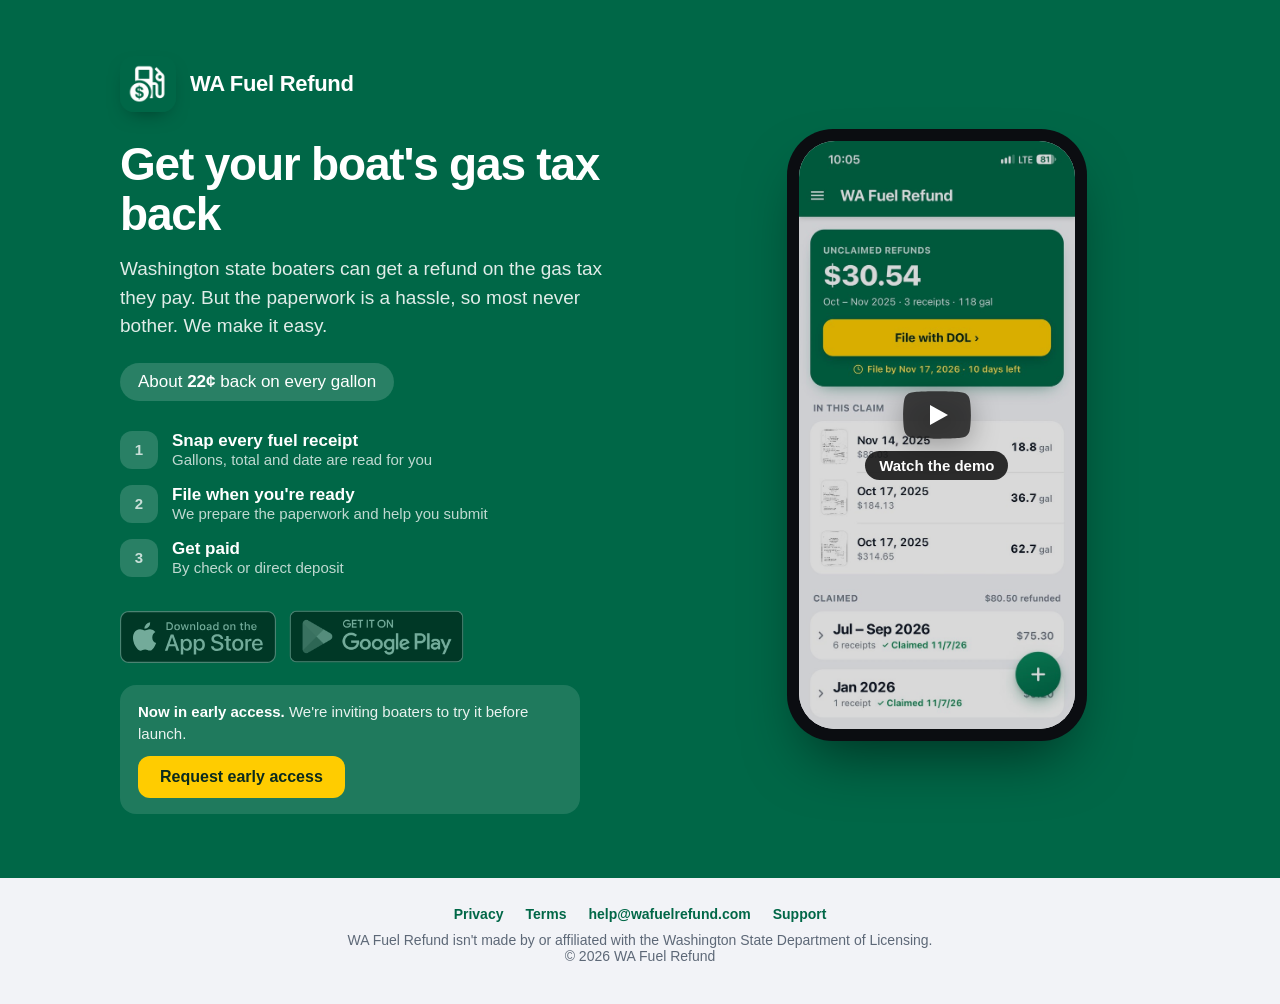
==== commit c2c10ab2: "Deploy from wa-fuel-refund@2253566" ====
--- a/index.html
+++ b/index.html
@@ -79,7 +79,7 @@
         <div class="phone" aria-label="The WA Fuel Refund app">
           <div class="screen">
             <img src="app-screen.jpg" alt="WA Fuel Refund reading a fuel receipt: total, date and gallons are boxed in red and confirmed below">
-            <button type="button" class="demo-play" data-video="2gySY_1MMSQ" aria-label="Play the demo video">
+            <button type="button" class="demo-play" data-video="A5FtLXBfDJ8" aria-label="Play the demo video">
               <span class="demo-icon" aria-hidden="true">
                 <svg viewBox="0 0 68 48" width="68" height="48">
                   <path class="demo-bg" d="M66.5 7.7a8.6 8.6 0 0 0-6-6C55.2.3 34 .3 34 .3s-21.2 0-26.5 1.4a8.6 8.6 0 0 0-6 6C.1 13 .1 24 .1 24s0 11 1.4 16.3a8.6 8.6 0 0 0 6 6C12.8 47.7 34 47.7 34 47.7s21.2 0 26.5-1.4a8.6 8.6 0 0 0 6-6C67.9 35 67.9 24 67.9 24s0-11-1.4-16.3"></path>
@@ -125,7 +125,7 @@
         <a href="mailto:help@wafuelrefund.com">help@wafuelrefund.com</a>
         <a href="support">Support</a>
       </nav>
-      WA Fuel Refund isn't made by or affiliated with the Washington State Department of Licensing.<br>© 2026 Orca Labs LLC
+      WA Fuel Refund isn't made by or affiliated with the Washington State Department of Licensing.<br>© 2026 WA Fuel Refund
     </footer>
     <script>(function(){var play=document.querySelector(".demo-play");if(!play)return;play.addEventListener("click",function(){var frame=document.createElement("iframe");frame.src="https://www.youtube-nocookie.com/embed/"+play.dataset.video+"?autoplay=1&playsinline=1&rel=0";frame.title="WA Fuel Refund demo";frame.allow="autoplay; encrypted-media; picture-in-picture; fullscreen";frame.allowFullscreen=true;frame.className="demo-frame";play.parentNode.replaceChildren(frame);if(window.gtag)window.gtag("event","demo_play")})})();</script>
     <script>(function(){var dialog=document.querySelector(".early-dialog");var form=document.querySelector(".early-form");if(!dialog||!form||typeof dialog.showModal!=="function")return;document.querySelector(".early .early-go").addEventListener("click",function(e){e.preventDefault();dialog.showModal();if(window.gtag)window.gtag("event","early_access_open")});dialog.querySelector(".early-close").addEventListener("click",function(){dialog.close()});var pressedBackdrop=false;function onBackdrop(e){var r=dialog.getBoundingClientRect();return e.target===dialog&&(e.clientX<r.left||e.clientX>r.right||e.clientY<r.top||e.clientY>r.bottom)}dialog.addEventListener("pointerdown",function(e){pressedBackdrop=onBackdrop(e)});dialog.addEventListener("click",function(e){if(pressedBackdrop&&onBackdrop(e))dialog.close();pressedBackdrop=false});var msg=form.querySelector(".early-msg");var button=form.querySelector(".early-send");var docs="projects/wafuelrefund/databases/(default)/documents";var url="https://firestore.googleapis.com/v1/"+docs+":commit?key=AIzaSyA59tdKZ4b-uUF6xZ7puz_tm0-8NNoIjqY";function newId(){if(window.crypto&&crypto.randomUUID)return crypto.randomUUID();return"xxxxxxxx-xxxx-4xxx-8xxx-xxxxxxxxxxxx".replace(/x/g,function(){return(Math.random()*16|0).toString(16)})}form.addEventListener("submit",function(e){e.preventDefault();var data=new FormData(form);var platform=String(data.get("platform"));var fuel=String(data.get("fuel"));button.disabled=true;button.textContent="Sending…";msg.textContent="";fetch(url,{method:"POST",headers:{"Content-Type":"application/json"},body:JSON.stringify({writes:[{update:{name:docs+"/earlyAccess/"+newId(),fields:{email:{stringValue:String(data.get("email")).trim().toLowerCase()},platform:{stringValue:platform},fuel:{stringValue:fuel}}},updateTransforms:[{fieldPath:"receivedAt",setToServerValue:"REQUEST_TIME"}],currentDocument:{exists:false}}]})}).then(function(r){if(!r.ok)throw new Error("HTTP "+r.status)}).then(function(){if(window.gtag)window.gtag("event","early_access_request",{platform:platform,fuel:fuel});form.innerHTML='<h2 id="early-title">Thanks!</h2><p class="early-intro">We’ll email you an invite soon.</p>'+'<button type="button" class="early-send">Done</button>';form.querySelector(".early-send").addEventListener("click",function(){dialog.close()})}).catch(function(){button.disabled=false;button.textContent="Send request";msg.innerHTML='That didn’t go through. Please try again, or email <a href="mailto:help@wafuelrefund.com">help@wafuelrefund.com</a>.'})})})();</script>
--- a/style.css
+++ b/style.css
@@ -566,6 +566,91 @@
   color: var(--muted);
   font-size: 14px;
 }
+.receipt-guide {
+  display: grid;
+  grid-template-columns: minmax(0, 300px) 1fr;
+  gap: 24px;
+  align-items: center;
+  margin: 16px 0 8px;
+}
+.receipt-guide svg {
+  width: 100%;
+  height: auto;
+  display: block;
+}
+.receipt-guide .paper {
+  fill: #fbfaf6;
+  stroke: var(--hair);
+  filter: drop-shadow(0 2px 6px rgb(14 23 38 / 0.12));
+}
+.receipt-guide .hl rect {
+  fill: rgb(0 103 71 / 0.07);
+  stroke: var(--green);
+  stroke-width: 1.5;
+}
+.receipt-guide .rc text {
+  font: 15px 'Courier New', Courier, monospace;
+  fill: #222;
+}
+.receipt-guide .rc .big {
+  font-size: 17px;
+}
+.receipt-guide .rc .b {
+  font-weight: 700;
+}
+.receipt-guide .rc .sm {
+  font-size: 11.5px;
+}
+.receipt-guide .rc .muted {
+  fill: var(--muted);
+}
+.receipt-guide .badge circle {
+  fill: var(--green);
+}
+.receipt-guide .badge text {
+  fill: #fff;
+  font: 700 13px -apple-system, BlinkMacSystemFont, 'Segoe UI', Roboto, Helvetica, Arial, sans-serif;
+  text-anchor: middle;
+}
+.receipt-keys {
+  list-style: none;
+  counter-reset: key;
+  margin: 0;
+  padding: 0;
+}
+.doc .receipt-keys li {
+  counter-increment: key;
+  position: relative;
+  padding-left: 34px;
+  margin-bottom: 10px;
+  font-size: 15px;
+  line-height: 1.45;
+}
+.receipt-keys li::before {
+  content: counter(key);
+  position: absolute;
+  left: 0;
+  top: 1px;
+  width: 22px;
+  height: 22px;
+  border-radius: 50%;
+  background: var(--green);
+  color: #fff;
+  font-size: 13px;
+  font-weight: 700;
+  line-height: 22px;
+  text-align: center;
+}
+@media (max-width: 600px) {
+  .receipt-guide {
+    grid-template-columns: 1fr;
+    gap: 16px;
+  }
+  .receipt-guide svg {
+    max-width: 300px;
+    margin: 0 auto;
+  }
+}
 
 @media (max-width: 820px) {
   .hero {
